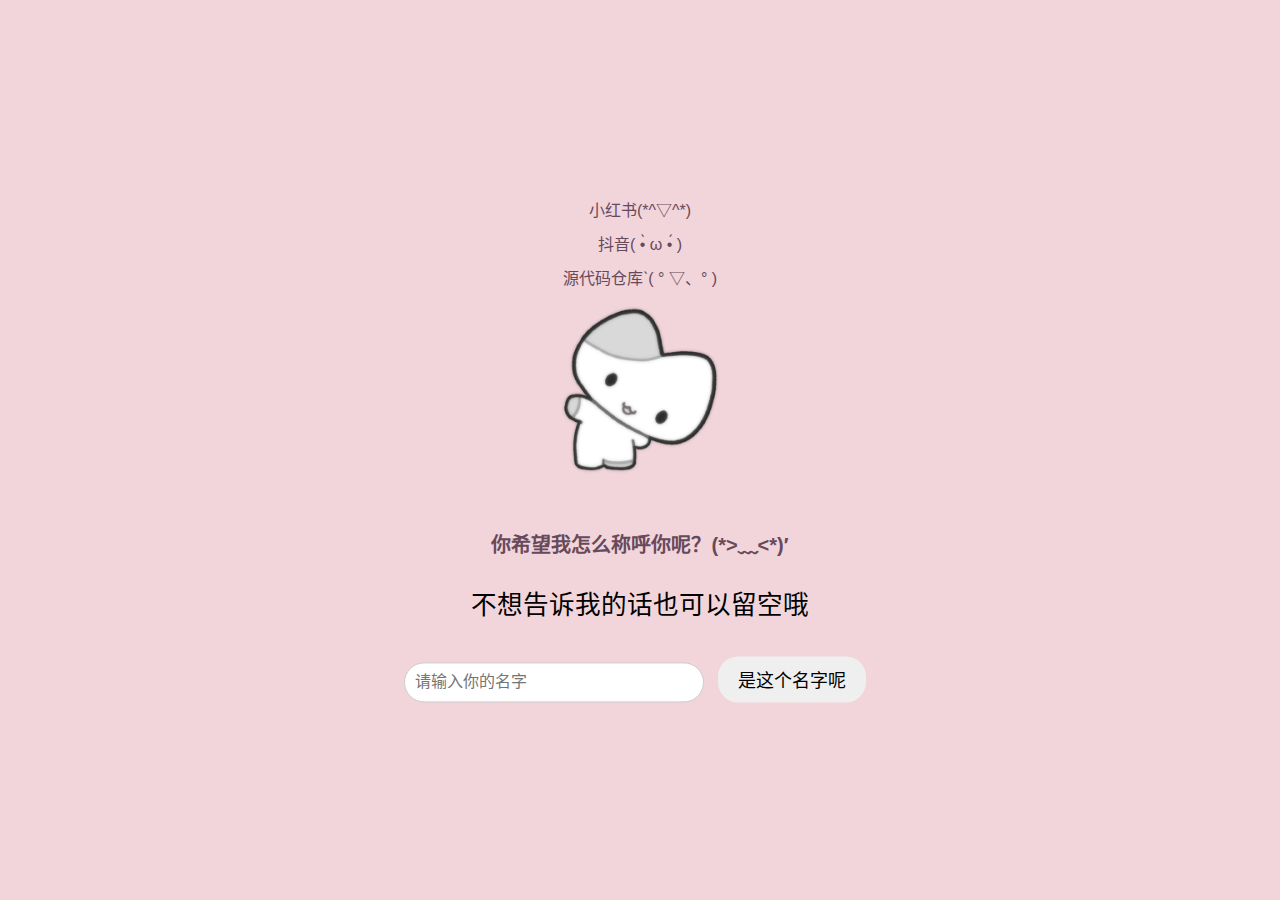
==== index.html @ 8f8b305f "push" ====
<!DOCTYPE html>
<html lang="zh-CN">
<head>
    <meta charset="UTF-8">
    <meta name="viewport" content="width=device-width, initial-scale=1.0">
    <title>可以成为我的恋人吗？</title>
    <link rel="stylesheet" href="style.css">
     <!-- 设置网页图标 -->
     <link rel="shortcut icon" href="assets/images/favicon.ico" type="image/x-icon">
     <link rel="icon" href="assets/images/favicon.ico" type="image/x-icon">
 </head>
</head>
<body>
    <!-- 用于输入名字的容器 -->
    <div id="nameInputContainer" style="display: none;">
        <div id="sidehead-wrapper">
             <!-- 新增可点击链接元素 -->
             <a href="#" id="xiaohongshuLink" target="_blank">1</a>
             <a href="#" id="douyinLink" target="_blank">2</a>
             <a href="#" id="repoLink" target="_blank">3</a> 
            <img id="sidehead" src="assets/images/sidehead.png" alt="侧头">           
        </div>
        <h1 id="greeting">你希望我怎么称呼你呢？<span style="font-size: 2vw;">(*>﹏<*)′</span></h1>
        <p id="subGreeting" style="font-size: 2vw;">不想告诉我的话也可以留空哦</p>
        <input type="text" id="usernameInput" placeholder="请输入你的名字">
        <button id="confirmNameButton">是这个名字呢</button>
    </div>
    <!-- 表白内容容器 -->
    <div class="container" id="confessionContainer" style="display: none;">
        <img id="mainImage" src="assets/images/heart.png" alt="爱心">
        <h1 id="question">Hello 锦程宝宝！可以和sky永远在一起吗？</h1>
        <div class="buttons">
            <button id="yes">可以</button>
            <button id="no">不要</button>
        </div>
    </div>
    <script src="script.js"></script>
</body>
</html>
---- style.css ----
/* 引入自定义字体 Lolita */
@font-face {
    font-family: 'Lolita';
    src: url('assets/fonts/Lolita.woff2') format('woff2'),
         url('assets/fonts/Lolita.woff') format('woff'),
         url('assets/fonts/Lolita.ttf') format('truetype');
    font-weight: normal;
    font-style: normal;
}

/* 全局 body 样式设置 */
body {
    background-color: #f1d5da;
    text-align: center;
    font-family: 'Lolita', Arial, sans-serif;
    margin: 0;
    padding: 0;
    display: flex;
    justify-content: center;
    align-items: center;
    height: 100vh;
}

/* 表白内容容器样式 */
.container {
    width: 90%;
    max-width: 500px;
}

/* 主图片样式 */
#mainImage {
    width: 100%;
    max-width: 200px;
    transition: all 0.3s cubic-bezier(0.25, 0.8, 0.25, 1);
}

/* 侧头图片样式 */
#sidehead {
    width: 100%;
    max-width: 200px;
    margin-bottom: 20px;
}

/* 新增链接样式 */
#nameInputContainer {
    display: flex;
    flex-direction: column;
    align-items: center;
}

#sidehead-wrapper {
    position: relative;
    display: flex;
    flex-direction: column;
    align-items: center;
}

#xiaohongshuLink,
#douyinLink,
#repoLink {
    font-size: 2vw;
    color: #68495b;
    text-decoration: none;
    margin-top: 5px;
}

/* 标题样式 */
h1 {
    font-size: 3.5vw;
    color: #68495b;
    margin: 20px 0;
    word-wrap: break-word;
    transition: all 0.3s cubic-bezier(0.25, 0.8, 0.25, 1);
}

/* 按钮通用样式 */
button {
    font-family: 'Lolita', Arial, sans-serif;
    font-size: 4vw;
    padding: 10px 20px;
    border: none;
    border-radius: 20px;
    cursor: pointer;
    margin: 10px;
    transition: all 0.3s cubic-bezier(0.25, 0.8, 0.25, 1);
}

/* “可以”按钮样式 */
#yes {
    background-color: #d4818e;
    color: white;
}

/* “不要”按钮样式 */
#no {
    background-color: #6784b1;
    color: white;
    position: relative;
}

/* 表白成功页面样式 */
.yes-screen {
    position: fixed;
    top: 0;
    left: 0;
    width: 100vw;
    height: 100vh;
    background-color: #ffdae0;
    display: flex;
    flex-direction: column;
    align-items: center;
    justify-content: center;
    opacity: 0;
}

/* 表白成功文字样式 */
.yes-text {
    font-family: 'Lolita', Arial, sans-serif;
    font-size: 7vw;
}

/* 表白成功图片样式 */
.yes-image {
    width: 50%;
    max-width: 300px;
}

/* 输入框样式 */
input[type="text"] {
    font-family: 'Lolita', Arial, sans-serif;
    font-size: 3.5vw;
    padding: 10px;
    border: 1px solid #ccc;
    border-radius: 20px;
    margin-bottom: 10px;
    width: 90%;
    box-sizing: border-box;
    word-wrap: break-word;
}

/* 用于输入名字的容器样式 */
#nameInputContainer {
    display: flex;
    flex-direction: column;
    align-items: center;
    justify-content: center;
    width: 90%;
    max-width: 500px;
}

/* 按钮激活（点击）样式，优化点击反馈 */
button:active {
    transform: scale(0.95);
    box-shadow: 0 0 10px rgba(0, 0, 0, 0.3);
}

/* 按钮获得焦点样式，焦点管理 */
button:focus {
    outline: 2px solid #d4818e;
    outline-offset: 2px;
}

/* 输入框获得焦点样式，焦点管理 */
input:focus {
    outline: 2px solid #d4818e;
    outline-offset: 2px;
}

/* 电脑端样式优化，当屏幕宽度大于等于 768px 时应用以下样式 */
@media (min-width: 768px) {
    body {
        display: flex;
    }
   .container {
        position: absolute;
        top: 50%;
        left: 50%;
        transform: translate(-50%, -50%);
        width: auto;
        max-width: none;
    }
    #mainImage {
        width: 200px;
    }
    h1 {
        font-size: 20px;
        margin: 20px 0;
    }
    button {
        font-size: 18px;
    }
   .yes-text {
        font-size: 36px;
    }
   .yes-image {
        width: 300px;
    }
    input[type="text"] {
        font-size: 16px;
        width: 300px;
    }
    #nameInputContainer {
        position: absolute;
        top: 50%;
        left: 50%;
        transform: translate(-50%, -50%);
    }
    #sidehead {
        width: 200px;
    }
    #xiaohongshuLink,
    #douyinLink,
    #repoLink {
        font-size: 16px;
        margin-top: 10px;
    }
}

/* 新增动画关键帧，实现从下往上冒出和渐显效果 */
@keyframes slideUpFadeIn {
    from {
        transform: translateY(100%);
        opacity: 0;
    }
    to {
        transform: translateY(0);
        opacity: 1;
    }
}

/* 用于触发动画的类名 */
.slide-up-fade-in {
    animation: slideUpFadeIn 0.5s ease-out both;
}

/* 新增动画关键帧，实现慢慢浮现效果 */
@keyframes fadeIn {
    from {
        opacity: 0;
    }
    to {
        opacity: 1;
    }
}

/* 用于触发慢慢浮现动画的类名 */
.fade-in {
    animation: fadeIn 1s ease-out both;
}
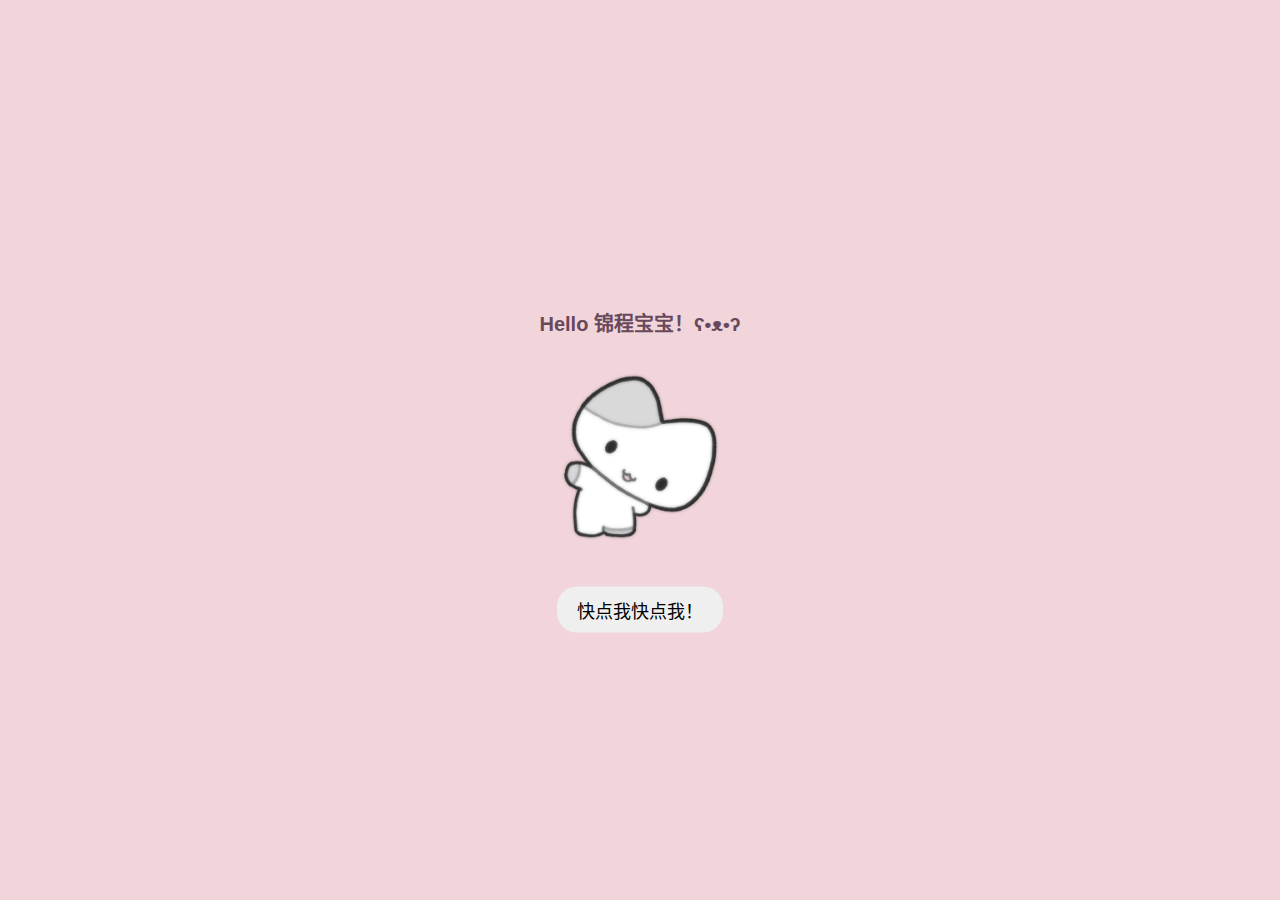
==== commit 6275bec5: "ljc" ====
--- a/index.html
+++ b/index.html
@@ -18,17 +18,18 @@
              <a href="#" id="xiaohongshuLink" target="_blank">1</a>
              <a href="#" id="douyinLink" target="_blank">2</a>
              <a href="#" id="repoLink" target="_blank">3</a> 
+             <h1>Hello 锦程宝宝！<span style="font-size: 1.5vw;">ʕ•ᴥ•ʔ</span></h1>
             <img id="sidehead" src="assets/images/sidehead.png" alt="侧头">           
         </div>
-        <h1 id="greeting">你希望我怎么称呼你呢？<span style="font-size: 2vw;">(*>﹏<*)′</span></h1>
-        <p id="subGreeting" style="font-size: 2vw;">不想告诉我的话也可以留空哦</p>
-        <input type="text" id="usernameInput" placeholder="请输入你的名字">
-        <button id="confirmNameButton">是这个名字呢</button>
+        <button id="confirmNameButton">快点我快点我！</button>
     </div>
     <!-- 表白内容容器 -->
     <div class="container" id="confessionContainer" style="display: none;">
         <img id="mainImage" src="assets/images/heart.png" alt="爱心">
-        <h1 id="question">Hello 锦程宝宝！可以和sky永远在一起吗？</h1>
+        <h1 id="question">锦程宝宝可以和sky永远在一起吗 ~</h1>
+        <!-- <h1 id="greeting">你希望我怎么称呼你呢？<span style="font-size: 2vw;">(*>﹏<*)′</span></h1>
+        <p id="subGreeting" style="font-size: 2vw;">不想告诉我的话也可以留空哦</p>
+        <input type="text" id="usernameInput" placeholder="请输入你的名字"> -->
         <div class="buttons">
             <button id="yes">可以</button>
             <button id="no">不要</button>
